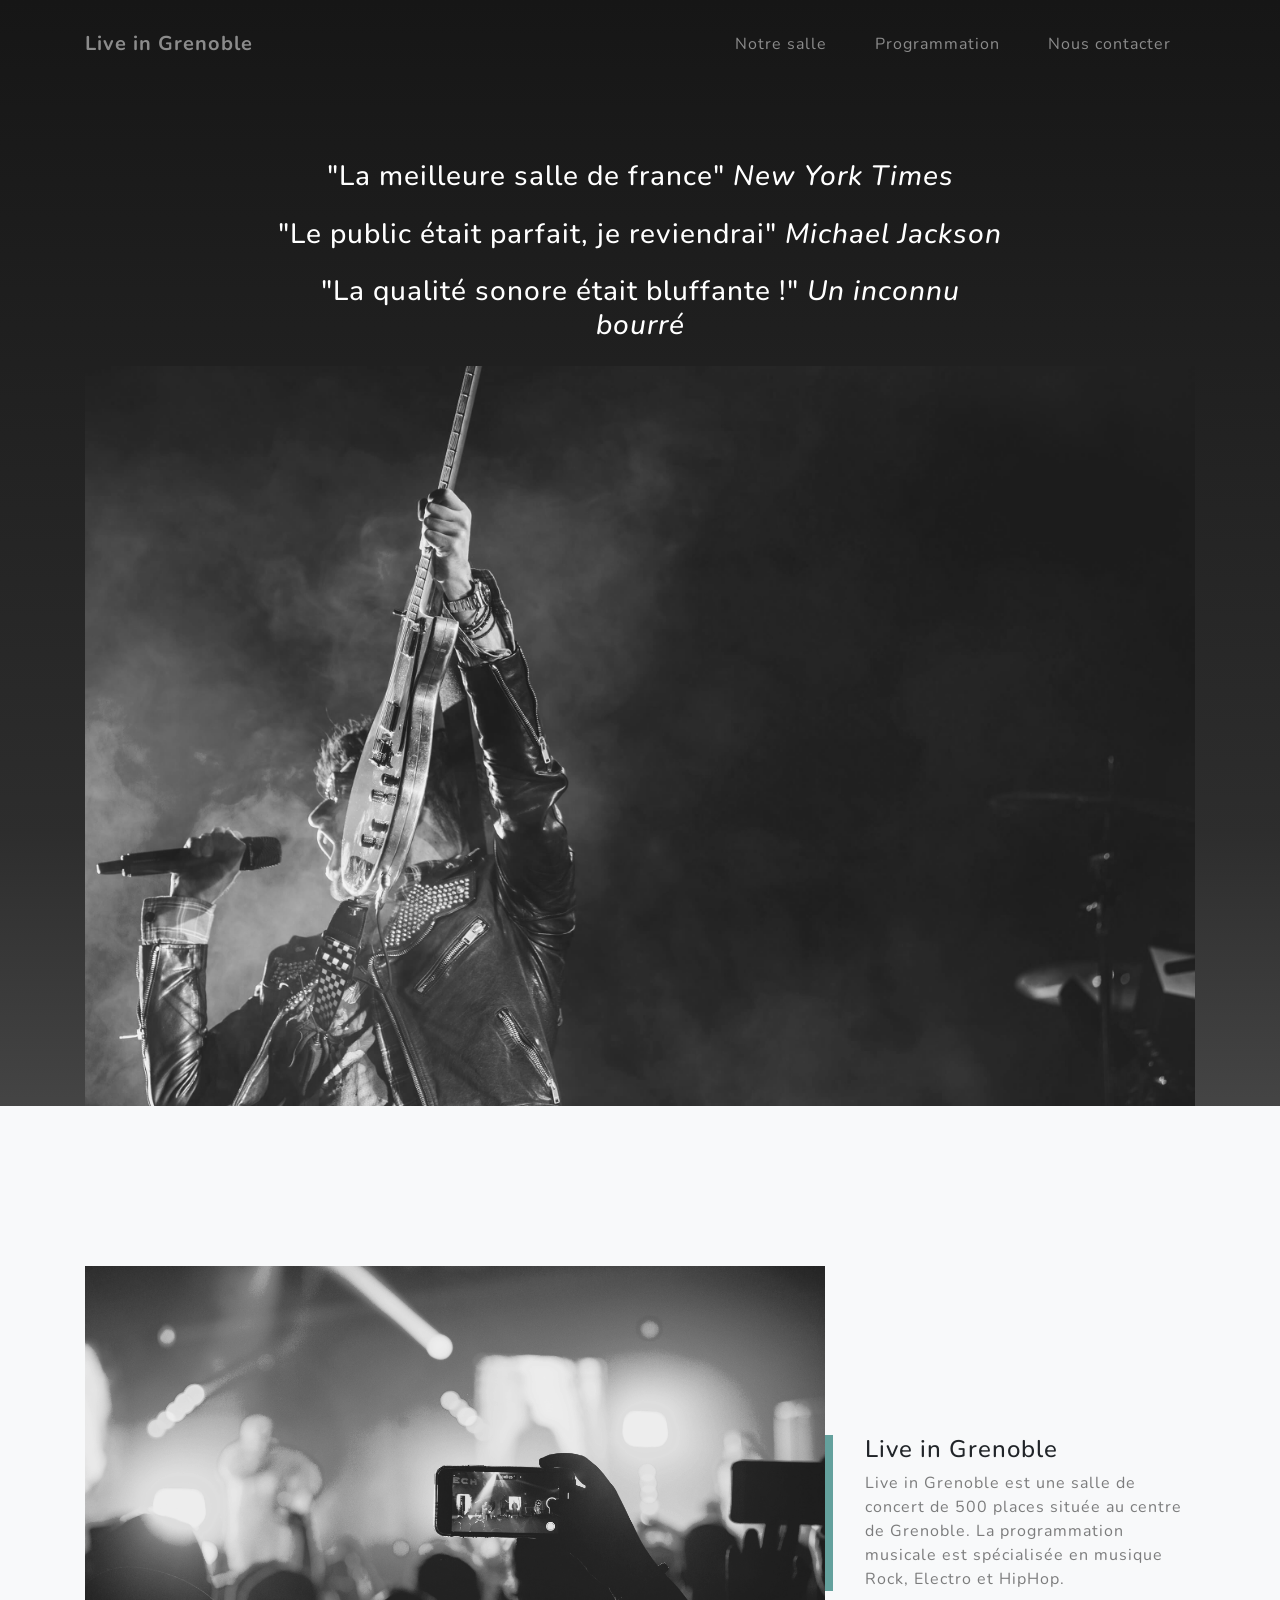
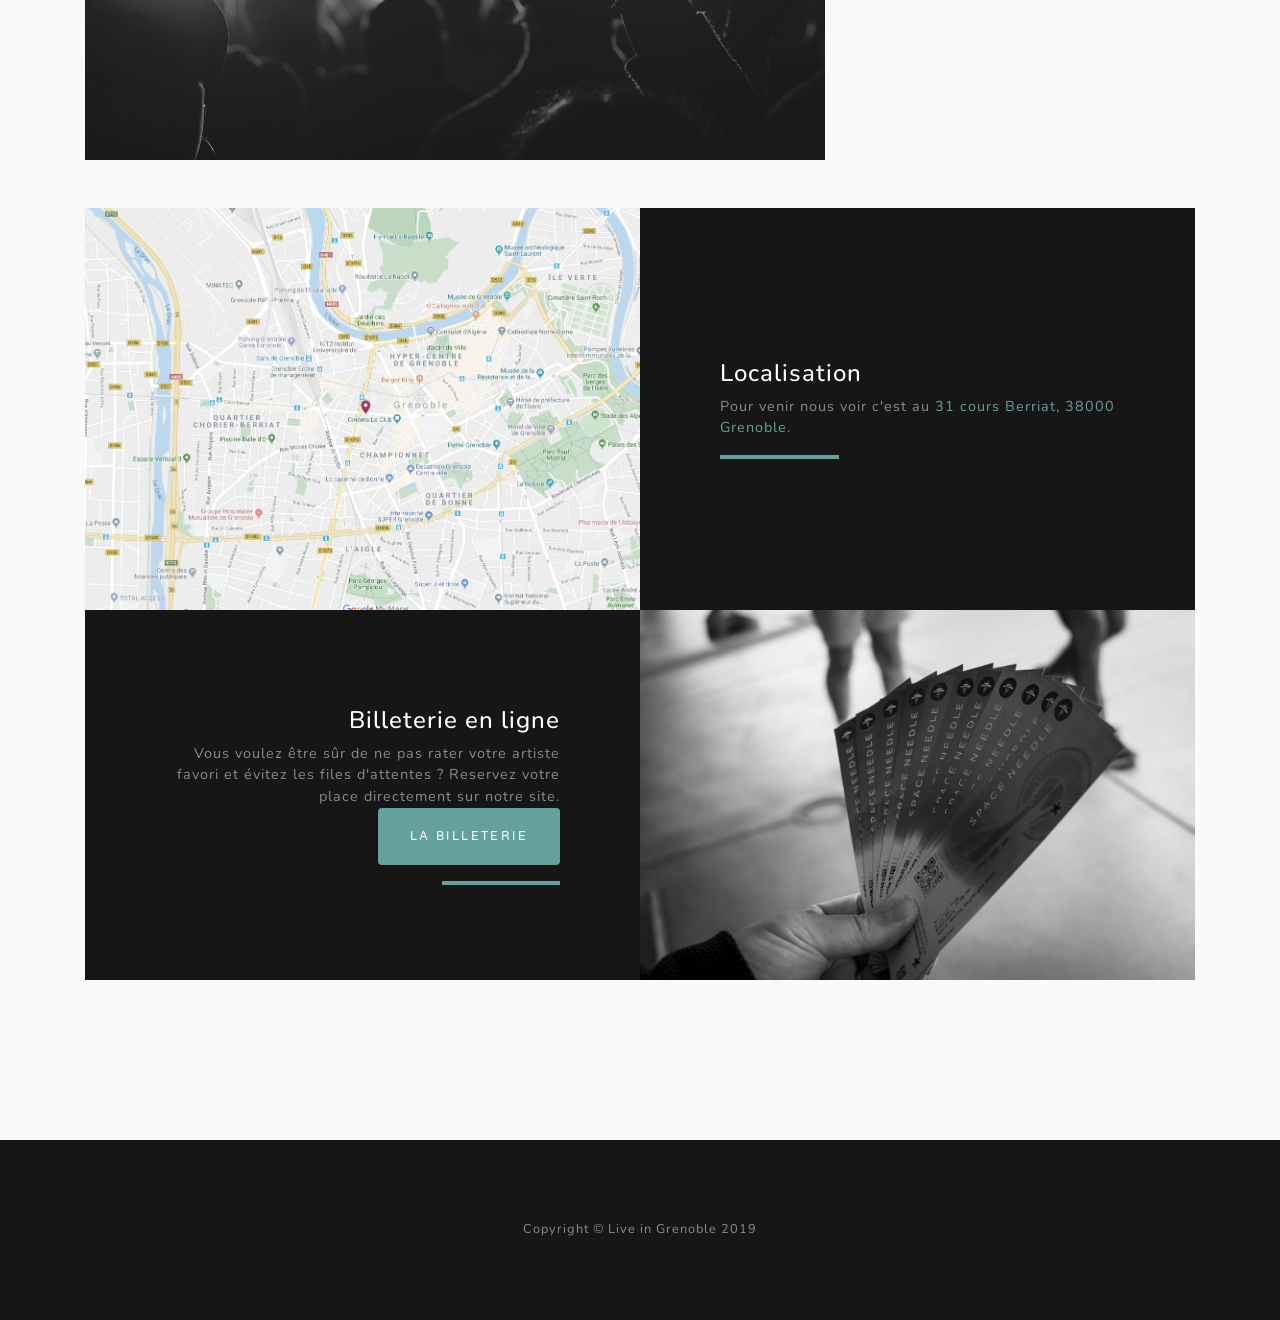
==== about.html @ 4c33a312 "Ca devient beau !" ====
<!DOCTYPE html>
<html lang="en">

<head>

    <meta charset="utf-8">
    <meta name="viewport" content="width=device-width, initial-scale=1, shrink-to-fit=no">
    <meta name="description" content="">
    <meta name="author" content="">

    <title>Live in Grenoble</title>

    <!-- Bootstrap core CSS -->
    <link href="vendor/bootstrap/css/bootstrap.min.css" rel="stylesheet">

    <!-- Custom fonts for this template -->
    <link href="vendor/fontawesome-free/css/all.min.css" rel="stylesheet">
    <link href="https://fonts.googleapis.com/css?family=Varela+Round" rel="stylesheet">
    <link href="https://fonts.googleapis.com/css?family=Nunito:200,200i,300,300i,400,400i,600,600i,700,700i,800,800i,900,900i" rel="stylesheet">

    <!-- Custom styles for this template -->
    <link href="css/grayscale.min.css" rel="stylesheet">

</head>

<body>
    <nav class="navbar navbar-expand-lg navbar-light fixed-top" id="mainNav">
        <div class="container">
            <a class="navbar-brand js-scroll-trigger" href="index.html">Live in Grenoble</a>
            <button class="navbar-toggler navbar-toggler-right" type="button" data-toggle="collapse" data-target="#navbarResponsive" aria-controls="navbarResponsive" aria-expanded="false" aria-label="Toggle navigation">
                Menu
                <i class="fas fa-bars"></i>
            </button>
            <div class="collapse navbar-collapse" id="navbarResponsive">
                <ul class="navbar-nav ml-auto">
                    <li class="nav-item">
                        <a class="nav-link" href="about.html">Notre salle</a>
                    </li>
                    <li class="nav-item">
                        <a class="nav-link js-scroll-trigger" href="programmation.html">Programmation</a>
                    </li>
                    <li class="nav-item">
                        <a class="nav-link js-scroll-trigger" href="contact.html">Nous contacter</a>
                    </li>
                </ul>
            </div>
        </div>
    </nav>

    <section id="about" class="about-section text-center">
        <div class="container">
            <div class="row">
                <div class="col-lg-8 mx-auto">
                    <h3 class="text-white mb-4">"La meilleure salle de france" <i>New York Times</i></h3>
                    <h3 class="text-white mb-4">"Le public était parfait, je reviendrai" <i>Michael Jackson</i></h3>
                    <h3 class="text-white mb-4">"La qualité sonore était bluffante !" <i>Un inconnu bourré</i></h3>
                </div>
            </div>
            <img src="images/guitariste.jpg" class="img-fluid" alt="">
        </div>
    </section>

    <section id="projects" class="projects-section bg-light">
        <div class="container">

            <!-- Featured Project Row -->
            <div class="row align-items-center no-gutters mb-4 mb-lg-5">
                <div class="col-xl-8 col-lg-7">
                    <img class="img-fluid mb-3 mb-lg-0" src="images/concert-photo.jpg" alt="prise d'une photo de concert">
                </div>
                <div class="col-xl-4 col-lg-5">
                    <div class="featured-text text-center text-lg-left">
                        <h4>Live in Grenoble</h4>
                        <p class="text-black-50 mb-0">Live in Grenoble est une salle de concert de 500 places située au centre de Grenoble.
                            La programmation musicale est spécialisée en musique Rock, Electro et HipHop.</p>
                    </div>
                </div>
            </div>

            <!-- Project One Row -->
            <div class="row justify-content-center no-gutters mb-5 mb-lg-0">
                <div class="col-lg-6">
                    <img class="img-fluid" src="images/map.png" alt="map">
                </div>
                <div class="col-lg-6">
                    <div class="bg-black text-center h-100 project">
                        <div class="d-flex h-100">
                            <div class="project-text w-100 my-auto text-center text-lg-left">
                                <h4 class="text-white">Localisation</h4>
                                <p class="mb-0 text-white-50">Pour venir nous voir c'est au <a href="https://www.qwant.com/maps/place/addr:5.7195;45.187849:31@31_Cours_Berriat#map=19.00/45.1878490/5.7191674">31 cours Berriat, 38000 Grenoble</a>.</p>
                                <hr class="d-none d-lg-block mb-0 ml-0">
                            </div>
                        </div>
                    </div>
                </div>
            </div>

            <!-- Project Two Row -->
            <div class="row justify-content-center no-gutters">
                <div class="col-lg-6">
                    <img class="img-fluid" src="images/billets.jpeg" alt="">
                </div>
                <div class="col-lg-6 order-lg-first">
                    <div class="bg-black text-center h-100 project">
                        <div class="d-flex h-100">
                            <div class="project-text w-100 my-auto text-center text-lg-right">
                                <h4 class="text-white">Billeterie en ligne</h4>
                                <p class="mb-0 text-white-50">Vous voulez être sûr de ne pas rater votre artiste favori et évitez les files d'attentes ? Reservez votre place directement sur notre site. </p>
                                <a href="#" class="btn btn-primary">La billeterie</a>
                                <hr class="d-none d-lg-block mb-0 mr-0">
                            </div>
                        </div>
                    </div>
                </div>
            </div>

        </div>
    </section>

    <footer class="bg-black small text-center text-white-50">
        <div class="container">
            Copyright &copy; Live in Grenoble 2019
        </div>
    </footer>

    <!-- Bootstrap core JavaScript -->
    <script src="vendor/jquery/jquery.min.js"></script>
    <script src="vendor/bootstrap/js/bootstrap.bundle.min.js"></script>

    <!-- Plugin JavaScript -->
    <script src="vendor/jquery-easing/jquery.easing.min.js"></script>

    <!-- Custom scripts for this template -->
    <script src="js/grayscale.min.js"></script>

</body>

</html>
---- css/grayscale.min.css ----
/*!
 * Start Bootstrap - Grayscale v5.0.9 (https://startbootstrap.com/template-overviews/grayscale)
 * Copyright 2013-2019 Start Bootstrap
 * Licensed under MIT (https://github.com/BlackrockDigital/startbootstrap-grayscale/blob/master/LICENSE)
 */#mainNav{min-height:56px;background-color:#fff}#mainNav .navbar-toggler{font-size:80%;padding:.75rem;color:#64a19d;border:1px solid #64a19d}#mainNav .navbar-toggler:focus{outline:0}#mainNav .navbar-brand{color:#161616;font-weight:700;padding:.9rem 0}#mainNav .navbar-nav .nav-item:hover{color:fade(white,80%);outline:0;background-color:transparent}#mainNav .navbar-nav .nav-item:active,#mainNav .navbar-nav .nav-item:focus{outline:0;background-color:transparent}@media (min-width:992px){#mainNav{padding-top:0;padding-bottom:0;border-bottom:none;background-color:transparent;transition:background-color .3s ease-in-out}#mainNav .navbar-brand{padding:.5rem 0;color:rgba(255,255,255,.5)}#mainNav .nav-link{transition:none;padding:2rem 1.5rem;color:rgba(255,255,255,.5)}#mainNav .nav-link:hover{color:rgba(255,255,255,.75)}#mainNav .nav-link:active{color:#fff}#mainNav.navbar-shrink{background-color:#fff}#mainNav.navbar-shrink .navbar-brand{color:#161616}#mainNav.navbar-shrink .nav-link{color:#161616;padding:1.5rem 1.5rem 1.25rem;border-bottom:.25rem solid transparent}#mainNav.navbar-shrink .nav-link:hover{color:#64a19d}#mainNav.navbar-shrink .nav-link:active{color:#467370}#mainNav.navbar-shrink .nav-link.active{color:#64a19d;outline:0;border-bottom:.25rem solid #64a19d}}.masthead{position:relative;width:100%;height:auto;min-height:35rem;padding:15rem 0;background:linear-gradient(to bottom,rgba(22,22,22,.3) 0,rgba(22,22,22,.7) 75%,#161616 100%),url(../images/foule.jpg);background-position:center;background-repeat:no-repeat;background-attachment:scroll;background-size:cover}.masthead h1{font-family:'Varela Round';font-size:2.5rem;line-height:2.5rem;letter-spacing:.8rem;background:-webkit-linear-gradient(rgba(255,255,255,1),rgba(255,255,255,0.4));-webkit-text-fill-color:transparent;-webkit-background-clip:text}.masthead h2{max-width:20rem;font-size:1rem}@media (min-width:768px){.masthead h1{font-size:4rem;line-height:4rem}}@media (min-width:992px){.masthead{height:100vh;padding:0}.masthead h1{font-size:6.5rem;line-height:6.5rem;letter-spacing:.8rem}.masthead h2{max-width:30rem;font-size:1.25rem}}.btn{box-shadow:0 .1875rem .1875rem 0 rgba(0,0,0,.1)!important;padding:1.25rem 2rem;font-family:'Varela Round';font-size:80%;text-transform:uppercase;letter-spacing:.15rem;border:0}.btn-primary{background-color:#64a19d}.btn-primary:hover{background-color:#4f837f}.btn-primary:focus{background-color:#4f837f;color:#fff}.btn-primary:active{background-color:#467370!important}.about-section{padding-top:10rem;background:linear-gradient(to bottom,#161616 0,rgba(22,22,22,.9) 75%,rgba(22,22,22,.8) 100%)}.about-section p{margin-bottom:5rem}.projects-section{padding:10rem 0}.projects-section .featured-text{padding:2rem}@media (min-width:992px){.projects-section .featured-text{padding:0 0 0 2rem;border-left:.5rem solid #64a19d}}.projects-section .project-text{padding:3rem;font-size:90%}@media (min-width:992px){.projects-section .project-text{padding:5rem}.projects-section .project-text hr{border-color:#64a19d;border-width:.25rem;width:30%}}.signup-section{padding:10rem 0;background:linear-gradient(to bottom,rgba(22,22,22,.1) 0,rgba(22,22,22,.5) 75%,#161616 100%),url(../images/concert.jpg);background-position:center;background-repeat:no-repeat;background-attachment:scroll;background-size:cover}.signup-section .form-inline input{box-shadow:0 .1875rem .1875rem 0 rgba(0,0,0,.1)!important;padding:1.25rem 2rem;height:auto;font-family:'Varela Round';font-size:80%;text-transform:uppercase;letter-spacing:.15rem;border:0}.contact-section{padding:5rem 0 0}.contact-section .card{border:0;border-bottom:.25rem solid #64a19d}.contact-section .card h4{font-size:.8rem;font-family:'Varela Round';text-transform:uppercase;letter-spacing:.15rem}.contact-section .card hr{border-color:#64a19d;border-width:.25rem;width:3rem}.contact-section .social{margin-top:5rem}.contact-section .social a{text-align:center;height:3rem;width:3rem;background:rgba(255,255,255,.1);border-radius:100%;line-height:3rem;color:rgba(255,255,255,.3)}.contact-section .social a:hover{color:rgba(255,255,255,.5)}.contact-section .social a:active{color:#fff}body{font-family:Nunito;letter-spacing:.0625em}a{color:#64a19d}a:focus,a:hover{text-decoration:none;color:#3c6360}.bg-black{background-color:#161616!important}.bg-primary{background-color:#64a19d!important}.text-primary{color:#64a19d!important}footer{padding:5rem 0}
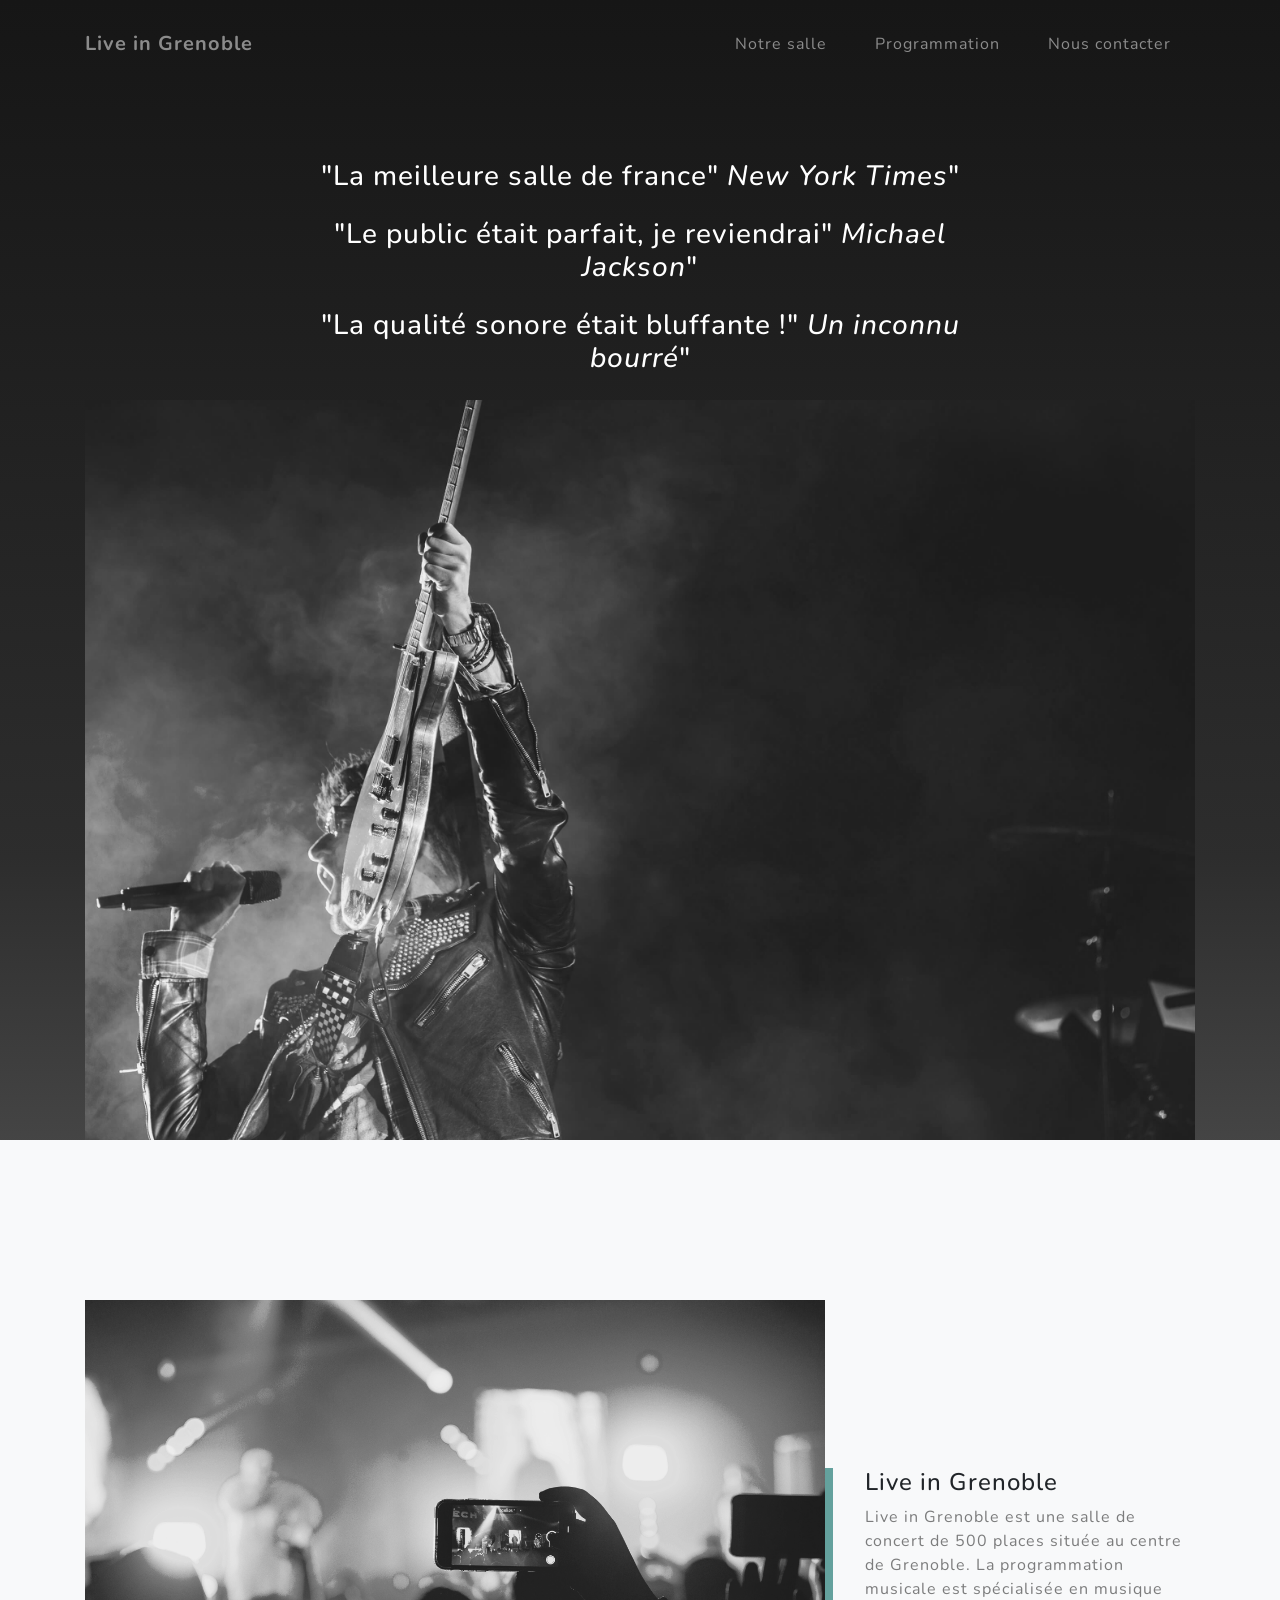
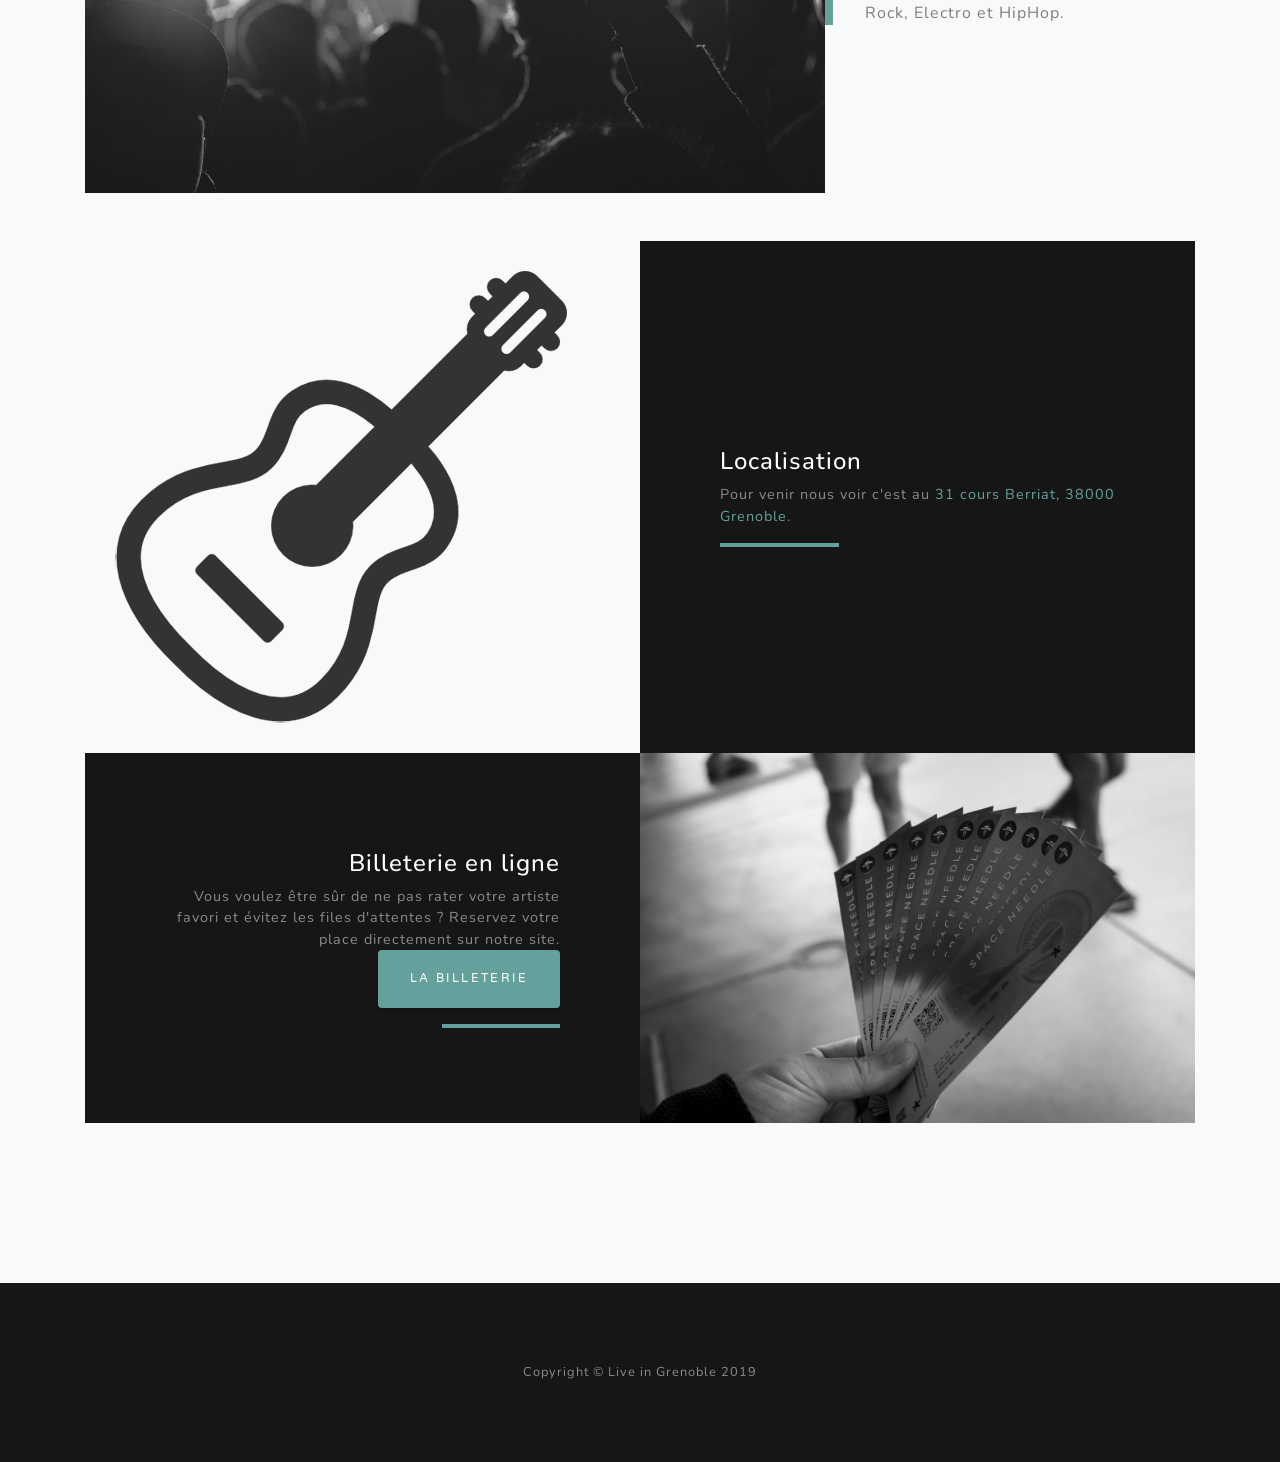
==== commit b866294d: "Ajout robot.txt, infos balise dans le head, compléter balise <a> et mots clés excel" ====
--- a/about.html
+++ b/about.html
@@ -2,12 +2,22 @@
 <html lang="en">
 
 <head>
+    <!-- Global site tag (gtag.js) - Google Analytics -->
+    <script async src="https://www.googletagmanager.com/gtag/js?id=UA-156101954-1"></script>
+    <script>
+        window.dataLayer = window.dataLayer || [];
+        function gtag(){dataLayer.push(arguments);}
+        gtag('js', new Date());
 
+        gtag('config', 'UA-156101954-1');
+    </script>
     <meta charset="utf-8">
     <meta name="viewport" content="width=device-width, initial-scale=1, shrink-to-fit=no">
-    <meta name="description" content="">
-    <meta name="author" content="">
 
+    <meta name = "description" content= "Live in Grenoble est une salle de concerts qui vit au rythme d'une programmation riche et variée." >
+    <meta name="author" content="Paulien Marrange, Marie Kersalé">
+    <link rel="icon" href="./images/guitare.ico" />
+    <meta name="keywords" content="concerts, musique, grenoble, accès, plan, informations lieu"/>
     <title>Live in Grenoble</title>
 
     <!-- Bootstrap core CSS -->
@@ -51,9 +61,9 @@
         <div class="container">
             <div class="row">
                 <div class="col-lg-8 mx-auto">
-                    <h3 class="text-white mb-4">"La meilleure salle de france" <i>New York Times</i></h3>
-                    <h3 class="text-white mb-4">"Le public était parfait, je reviendrai" <i>Michael Jackson</i></h3>
-                    <h3 class="text-white mb-4">"La qualité sonore était bluffante !" <i>Un inconnu bourré</i></h3>
+                    <h3 class="text-white mb-4">"La meilleure salle de france" <i>New York Times</i>"</h3>
+                    <h3 class="text-white mb-4">"Le public était parfait, je reviendrai" <i>Michael Jackson</i>"</h3>
+                    <h3 class="text-white mb-4">"La qualité sonore était bluffante !" <i>Un inconnu bourré</i>"</h3>
                 </div>
             </div>
             <img src="images/guitariste.jpg" class="img-fluid" alt="">
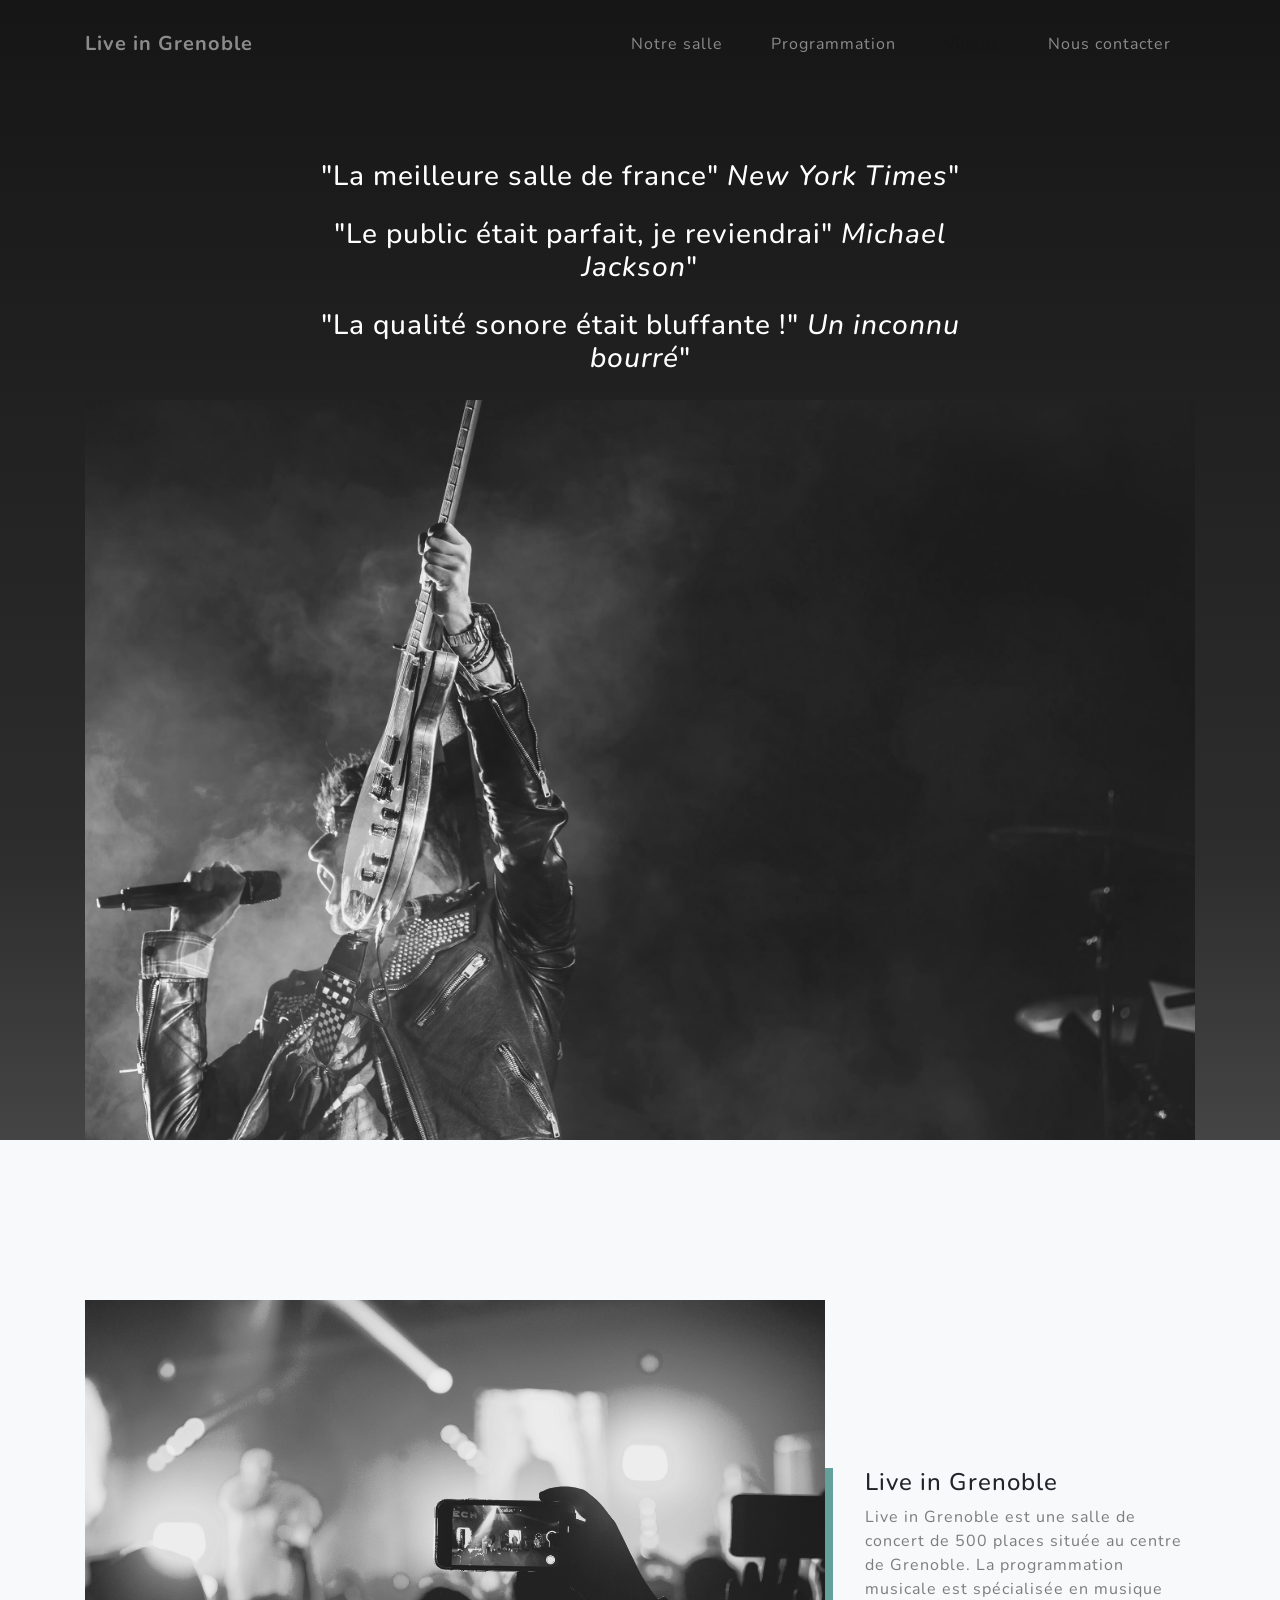
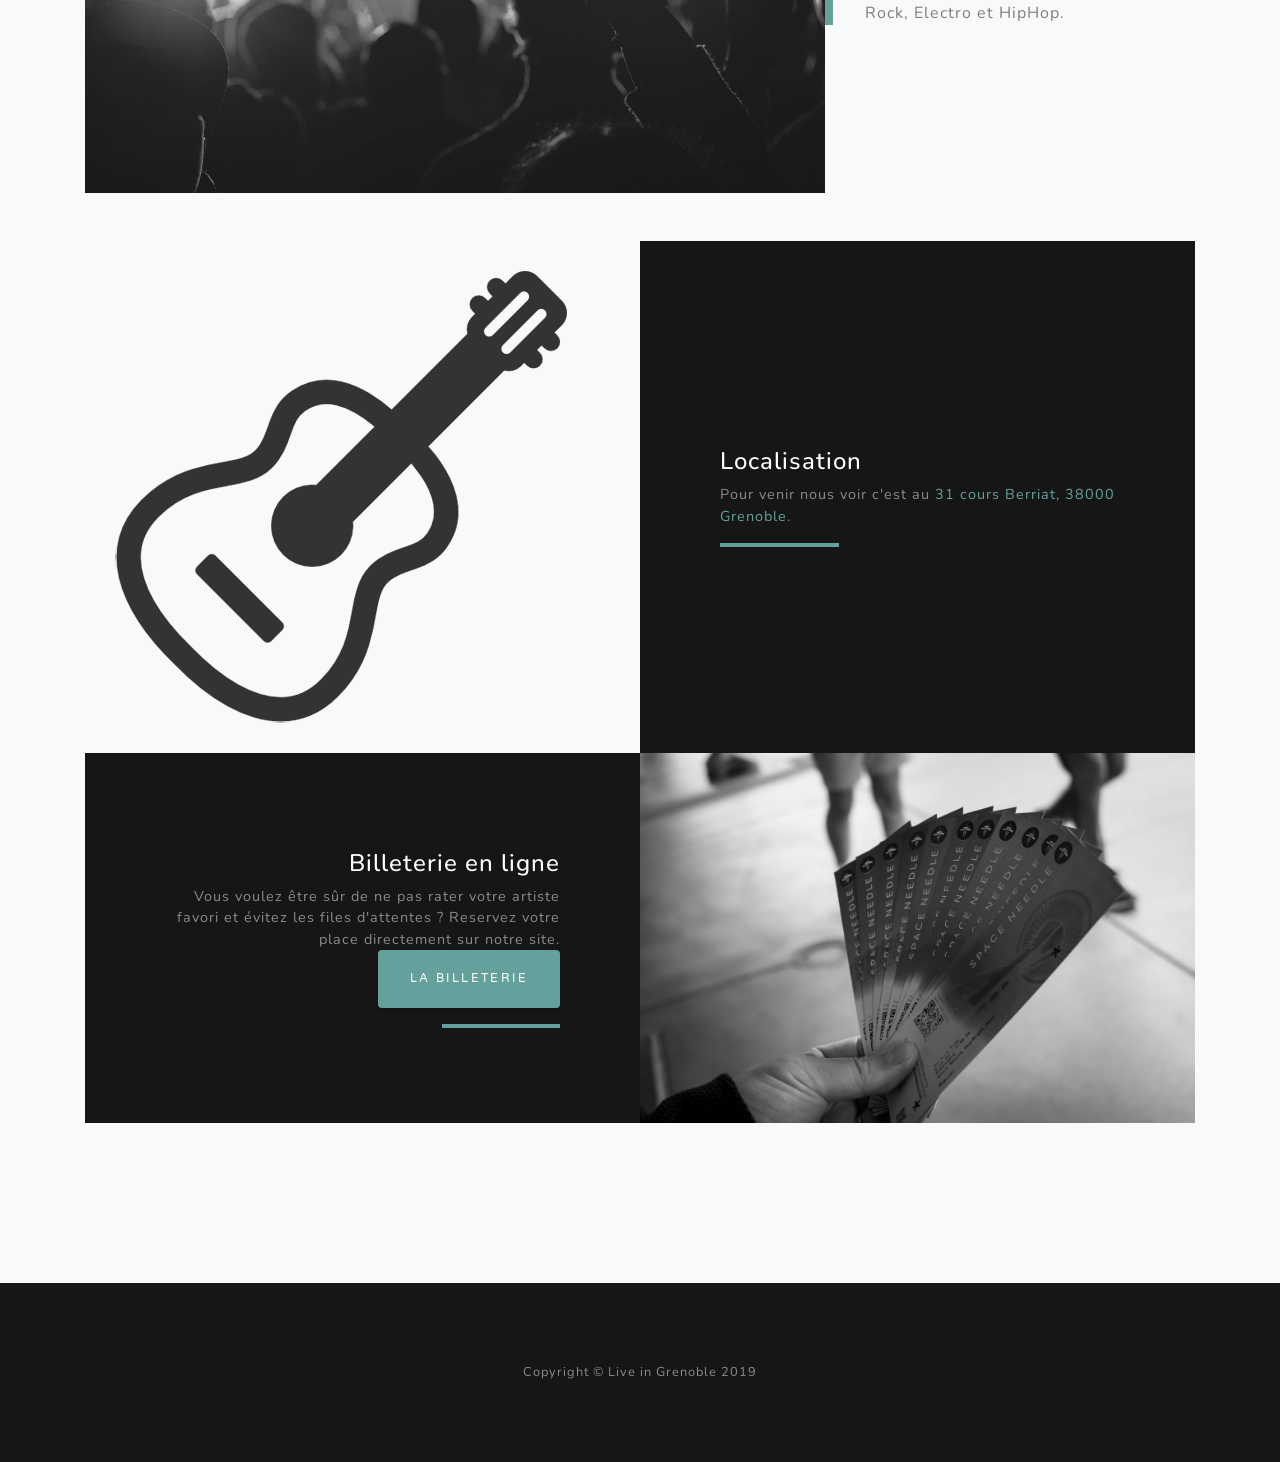
==== commit 25ac75db: "add videos page" ====
--- a/about.html
+++ b/about.html
@@ -48,6 +48,9 @@
                     </li>
                     <li class="nav-item">
                         <a class="nav-link js-scroll-trigger" href="programmation.html">Programmation</a>
+                    </li>
+                    <li class="nav-item">
+                        <a class="nav-link js-scroll-trigger" href="videos.html" title="Videos" style="color: #161616 !important;">Vidéos</a>
                     </li>
                     <li class="nav-item">
                         <a class="nav-link js-scroll-trigger" href="contact.html">Nous contacter</a>
